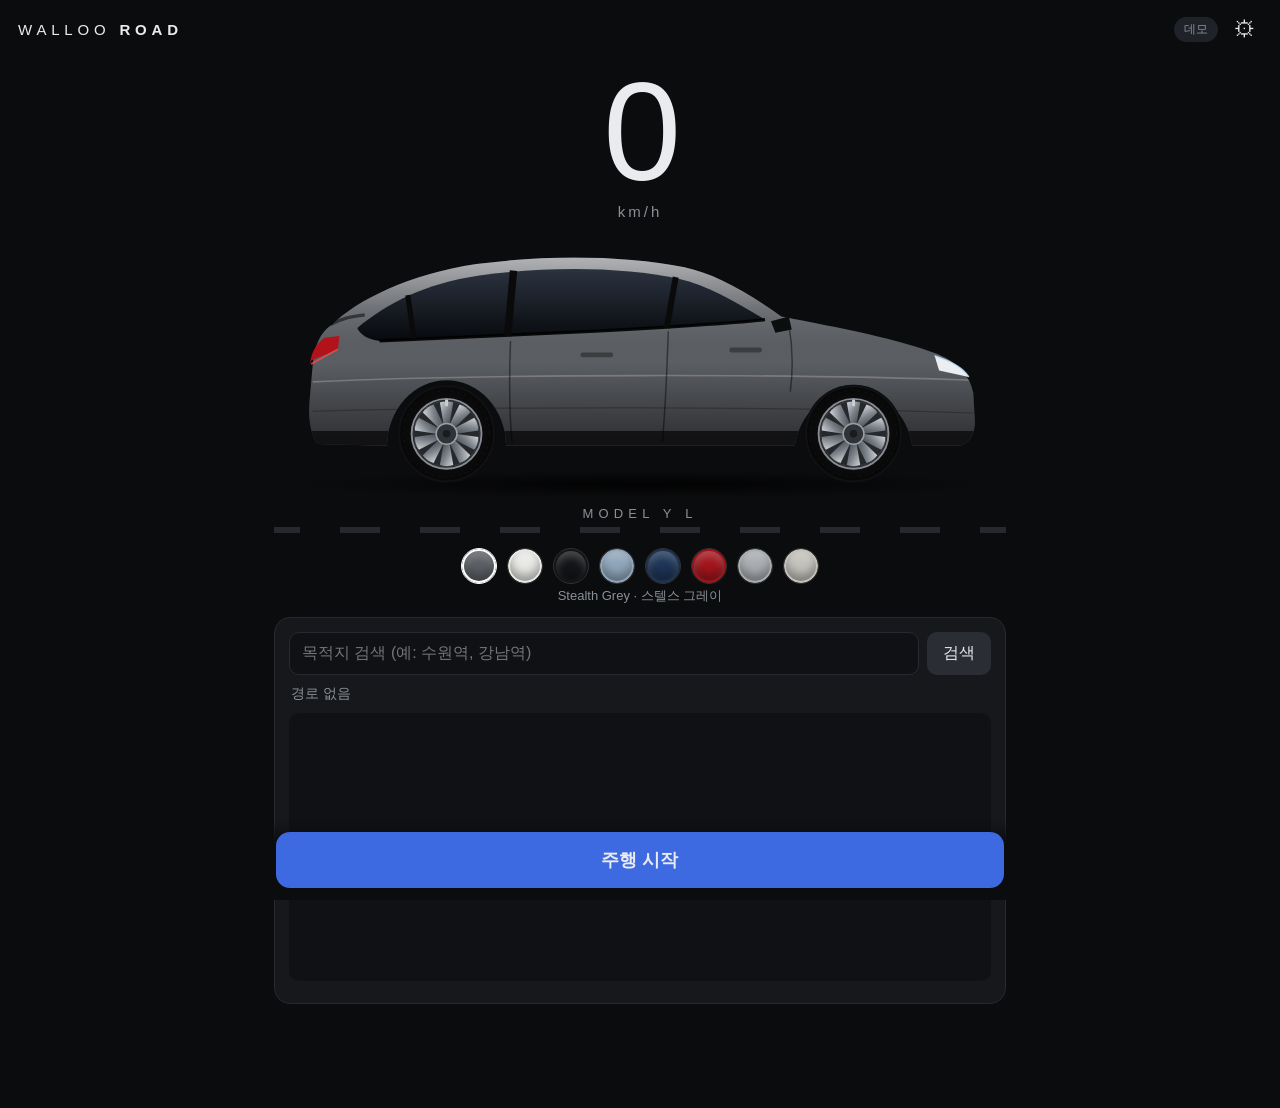
==== index.html @ 704ead85 "Add files via upload" ====
<!doctype html>
<html lang="ko">
<head>
<meta charset="utf-8">
<meta name="viewport" content="width=device-width, initial-scale=1, viewport-fit=cover, user-scalable=no">
<meta name="theme-color" content="#0b0c0e">
<meta name="apple-mobile-web-app-capable" content="yes">
<meta name="mobile-web-app-capable" content="yes">
<meta name="apple-mobile-web-app-status-bar-style" content="black-translucent">
<meta name="apple-mobile-web-app-title" content="Walloo Road">
<link rel="manifest" href="manifest.webmanifest">
<link rel="apple-touch-icon" href="icons/apple-touch-icon.png">
<link rel="icon" href="icons/icon-192.png">
<link rel="stylesheet" href="styles.css">
<title>Walloo Road</title>
</head>
<body>
<header class="top">
  <div class="brand">WALLOO <b>ROAD</b></div>
  <div class="src-pill" id="srcPill">데모</div>
  <button class="icon-btn" id="settingsBtn" aria-label="설정">⚙︎</button>
</header>

<div id="alertBanner" class="banner hidden" role="alert">
  <div class="cam-sign"><span id="bLimit">60</span></div>
  <div class="b-text">
    <div class="b-dist" id="bDist">1.0 km</div>
    <div class="b-place" id="bPlace">과속 단속 카메라</div>
  </div>
</div>

<main>
  <section class="stage">
    <div class="speed">
      <div class="speed-num" id="speedNum">0</div>
      <div class="speed-unit">km/h</div>
    </div>
    <div id="carWrap" class="car-wrap"></div>
    <div class="model-label">Model Y L</div>
    <div class="road"><div class="road-lines" id="roadLines"></div></div>
  </section>

  <section class="colors" id="colors" aria-label="차량 색상"></section>
  <div class="color-name" id="colorName"></div>

  <section class="card nav">
    <div class="row">
      <input id="destInput" type="search" placeholder="목적지 검색 (예: 수원역, 강남역)" enterkeyhint="search" autocomplete="off">
      <button id="destBtn" class="btn">검색</button>
    </div>
    <ul id="destResults" class="results"></ul>
    <div class="route-info" id="routeInfo">경로 없음</div>
    <canvas id="miniMap" width="680" height="260"></canvas>
    <ul id="camList" class="cam-list"></ul>
  </section>
</main>

<footer class="bottom">
  <button id="startBtn" class="btn primary big">주행 시작</button>
</footer>

<dialog id="settings">
  <form method="dialog" class="settings">
    <h2>설정</h2>
    <label>데이터 소스
      <select id="srcSelect">
        <option value="demo">데모 (시뮬레이션: 광화문 → 강남역)</option>
        <option value="gps">휴대폰 GPS</option>
        <option value="tesla">Tesla Fleet API (백엔드 필요)</option>
      </select>
    </label>
    <label>Tesla 백엔드 URL <input id="backendUrl" type="url" placeholder="https://walloo.example.com"></label>
    <label>폴링 간격(초) <input id="pollSec" type="number" min="2" max="60" value="5"></label>
    <label>데모 배속 <select id="demoRate"><option value="1">1x</option><option value="2">2x</option><option value="4" selected>4x</option><option value="8">8x</option></select></label>
    <label class="chk"><input id="ttsOn" type="checkbox" checked> 음성 안내 (TTS)</label>
    <label class="chk"><input id="chimeOn" type="checkbox" checked> 과속 차임</label>
    <p class="note" id="dataNote"></p>
    <p class="note">iPhone: Safari에서 열고 공유 → '홈 화면에 추가'. 소리·음성은 '주행 시작'을 탭해야 켜집니다. GPS는 HTTPS 필요, 화면이 꺼지거나 앱이 백그라운드로 가면 동작이 멈춥니다.</p>
    <p class="note warn">안전 운전 보조용입니다. 단속 데이터는 실제와 다를 수 있으니 항상 도로 표지와 법규를 따르세요.</p>
    <button class="btn primary" value="ok">닫기</button>
  </form>
</dialog>

<script src="geo.js"></script>
<script src="car.js"></script>
<script src="sources.js"></script>
<script src="app.js"></script>
</body>
</html>
---- styles.css ----
:root{--bg:#0b0c0e;--card:#16181c;--line:#26292f;--txt:#e9ebee;--mut:#8b9098;--acc:#3e6ae1;--red:#e82127;--paint:#d9dadc}
*{box-sizing:border-box;-webkit-tap-highlight-color:transparent}
html,body{margin:0;background:var(--bg);color:var(--txt);font-family:-apple-system,BlinkMacSystemFont,"Apple SD Gothic Neo","Pretendard","Noto Sans KR",sans-serif}
body{min-height:100dvh;padding:env(safe-area-inset-top) env(safe-area-inset-right) calc(90px + env(safe-area-inset-bottom)) env(safe-area-inset-left)}
.top{display:flex;align-items:center;gap:10px;padding:12px 18px}
.brand{font-weight:300;letter-spacing:.32em;font-size:15px;flex:1}.brand b{font-weight:700}
.src-pill{font-size:12px;padding:4px 10px;border-radius:99px;background:#1f2228;color:var(--mut)}
.src-pill.live{background:#12351f;color:#5fe08a}
.icon-btn{background:none;border:0;color:var(--txt);font-size:22px;padding:4px 6px}
main{max-width:760px;margin:0 auto;padding:0 14px}
.stage{position:relative;padding-top:4px;overflow:hidden}
.speed{text-align:center;line-height:1}
.speed-num{font-size:clamp(84px,24vw,140px);font-weight:200;font-variant-numeric:tabular-nums;letter-spacing:-.03em;transition:color .3s}
.speed-num.over{color:var(--red)}
.speed-unit{color:var(--mut);font-size:15px;letter-spacing:.2em;margin-top:2px}
.car-wrap{position:relative;z-index:2;margin:8px -6px -6px}
.car-wrap svg{width:100%;height:auto;display:block}
.model-label{text-align:center;font-size:13px;letter-spacing:.4em;color:var(--mut);margin-top:2px;text-transform:uppercase}
.road{height:6px;margin:6px -14px 0;position:relative;overflow:hidden;opacity:.6}
.road-lines{position:absolute;inset:0;width:200%;background:repeating-linear-gradient(90deg,#3a3d44 0 40px,transparent 40px 80px)}
.colors{display:flex;justify-content:center;gap:12px;flex-wrap:wrap;margin:16px 0 4px}
.swatch{width:34px;height:34px;border-radius:50%;border:2px solid transparent;outline:1px solid #333;cursor:pointer;padding:0;box-shadow:inset 0 -6px 10px rgba(0,0,0,.35),inset 0 5px 8px rgba(255,255,255,.25)}
.swatch.sel{border-color:#fff;outline-color:#fff}
.color-name{text-align:center;color:var(--mut);font-size:13px;min-height:18px;margin-bottom:12px}
.card{background:var(--card);border:1px solid var(--line);border-radius:16px;padding:14px;margin-bottom:14px}
.row{display:flex;gap:8px}
input,select{background:#0f1114;color:var(--txt);border:1px solid var(--line);border-radius:10px;padding:11px 12px;font-size:16px;width:100%}
.btn{background:#2a2d33;color:var(--txt);border:0;border-radius:10px;padding:11px 16px;font-size:16px;white-space:nowrap}
.btn.primary{background:var(--acc)}.btn.stop{background:#5a1f22}
.btn.big{width:100%;padding:16px;font-size:18px;font-weight:600;border-radius:14px}
.results{list-style:none;margin:6px 0 0;padding:0}
.results li{padding:10px;border-bottom:1px solid var(--line);font-size:14px;cursor:pointer}
.results li small{display:block;color:var(--mut)}
.route-info{color:var(--mut);font-size:14px;margin:10px 2px}
#miniMap{width:100%;height:auto;background:#0f1114;border-radius:10px;display:block}
.cam-list{list-style:none;padding:0;margin:8px 0 0;font-size:13px;max-height:220px;overflow:auto}
.cam-list li{display:flex;gap:10px;align-items:center;padding:7px 2px;border-bottom:1px solid var(--line)}
.cam-list li.passed{opacity:.35}
.cam-list .lim{min-width:30px;height:30px;border-radius:50%;border:3px solid var(--red);background:#fff;color:#000;font-weight:800;display:grid;place-items:center;font-size:12px}
.cam-list .d{margin-left:auto;color:var(--mut);font-variant-numeric:tabular-nums}
.bottom{position:fixed;left:0;right:0;bottom:0;padding:12px 16px calc(12px + env(safe-area-inset-bottom));background:linear-gradient(transparent,var(--bg) 30%)}
.bottom .btn{max-width:728px;margin:0 auto;display:block}
.banner{position:fixed;z-index:20;left:12px;right:12px;bottom:calc(env(safe-area-inset-bottom) + 92px);max-width:620px;margin:0 auto;display:flex;align-items:center;gap:16px;background:rgba(22,24,28,.96);border:1px solid #3a2a2b;border-radius:18px;padding:12px 16px;box-shadow:0 10px 40px rgba(0,0,0,.6);transition:transform .25s,opacity .25s}
.banner.hidden{opacity:0;transform:translateY(20px);pointer-events:none}
.banner.over{background:rgba(110,14,18,.96);border-color:#e82127;animation:pulse 1s infinite}
@keyframes pulse{50%{box-shadow:0 0 0 6px rgba(232,33,39,.35)}}
.cam-sign{width:64px;height:64px;flex:none;border-radius:50%;background:#fff;border:7px solid var(--red);display:grid;place-items:center;color:#000;font-weight:800;font-size:26px;font-variant-numeric:tabular-nums}
.b-dist{font-size:30px;font-weight:600;font-variant-numeric:tabular-nums}
.b-place{font-size:13px;color:#c8ccd2;margin-top:2px}
dialog{background:var(--card);color:var(--txt);border:1px solid var(--line);border-radius:18px;width:min(92vw,520px);padding:0}
dialog::backdrop{background:rgba(0,0,0,.6)}
.settings{padding:18px;display:flex;flex-direction:column;gap:12px}
.settings h2{margin:0 0 4px;font-weight:500}
.settings label{display:flex;flex-direction:column;gap:6px;font-size:14px;color:var(--mut)}
.settings label.chk{flex-direction:row;align-items:center;color:var(--txt)}
.settings label.chk input{width:auto}
.note{font-size:12px;color:var(--mut);margin:0;line-height:1.5}.note.warn{color:#e0b25f}
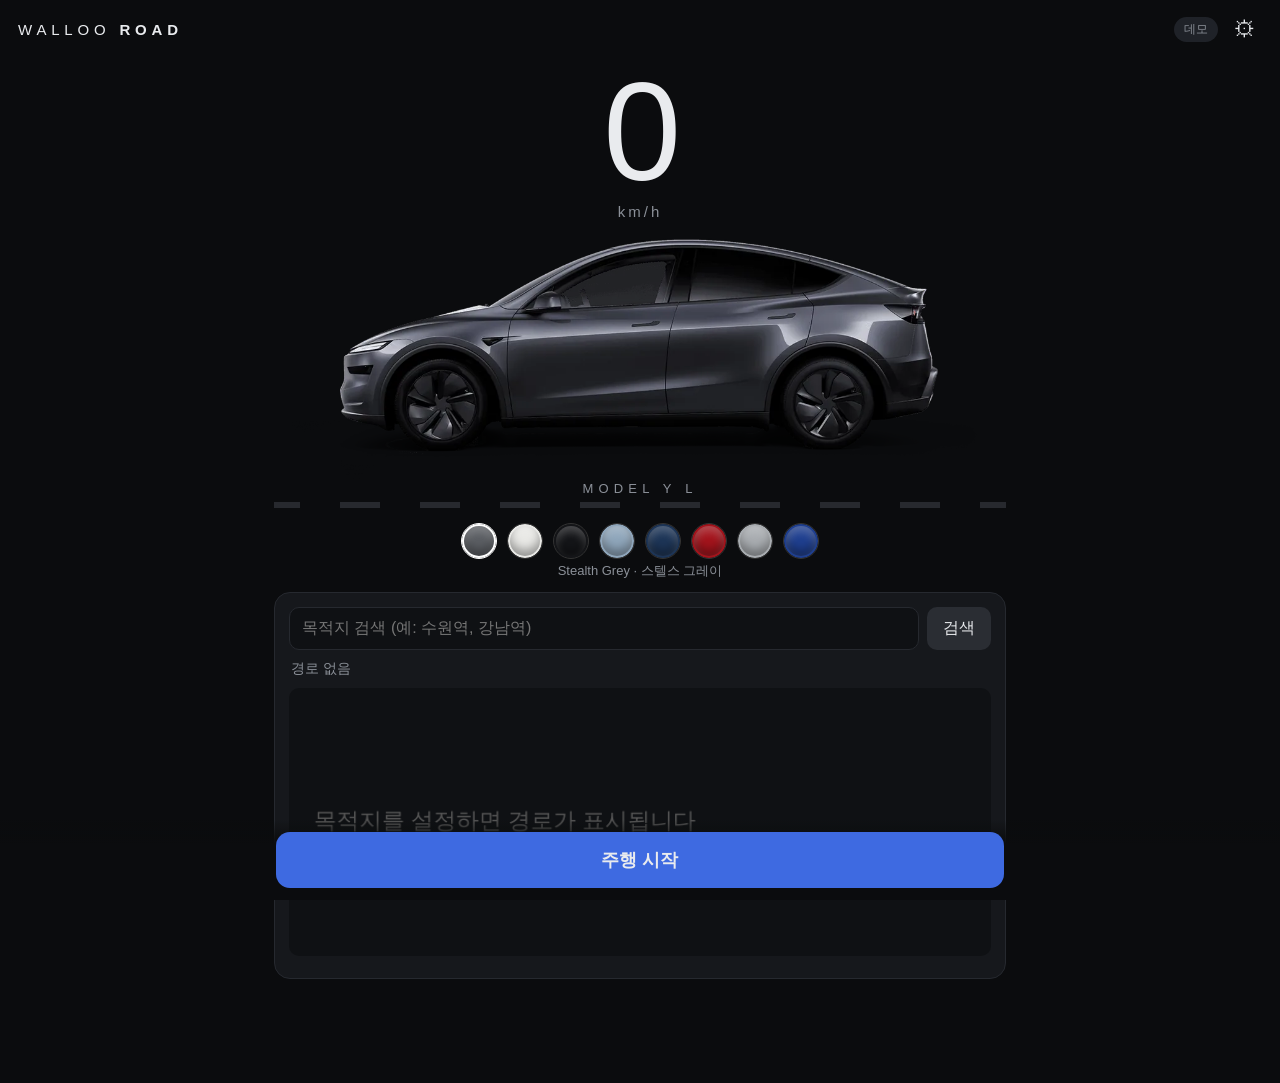
==== commit d791e63d: "Add files via upload" ====
--- a/index.html
+++ b/index.html
@@ -11,7 +11,7 @@
 <link rel="manifest" href="manifest.webmanifest">
 <link rel="apple-touch-icon" href="icons/apple-touch-icon.png">
 <link rel="icon" href="icons/icon-192.png">
-<link rel="stylesheet" href="styles.css">
+<link rel="stylesheet" href="styles.css?v=2">
 <title>Walloo Road</title>
 </head>
 <body>
@@ -82,7 +82,7 @@
 </dialog>
 
 <script src="geo.js"></script>
-<script src="car.js"></script>
+<script src="car.js?v=2"></script>
 <script src="sources.js"></script>
 <script src="app.js"></script>
 </body>
--- a/styles.css
+++ b/styles.css
@@ -55,3 +55,9 @@
 .settings label.chk{flex-direction:row;align-items:center;color:var(--txt)}
 .settings label.chk input{width:auto}
 .note{font-size:12px;color:var(--mut);margin:0;line-height:1.5}.note.warn{color:#e0b25f}
+.car-photo{position:relative;width:100%}
+.car-photo img{display:block;user-select:none;-webkit-user-drag:none;pointer-events:none}
+.car-body{width:100%;height:auto}
+.car-wheel{position:absolute;aspect-ratio:1;border-radius:50%;overflow:hidden;will-change:transform;
+  -webkit-mask-image:radial-gradient(circle,#000 88%,transparent 100%);mask-image:radial-gradient(circle,#000 88%,transparent 100%)}
+.car-wheel img{position:absolute;max-width:none;height:auto}
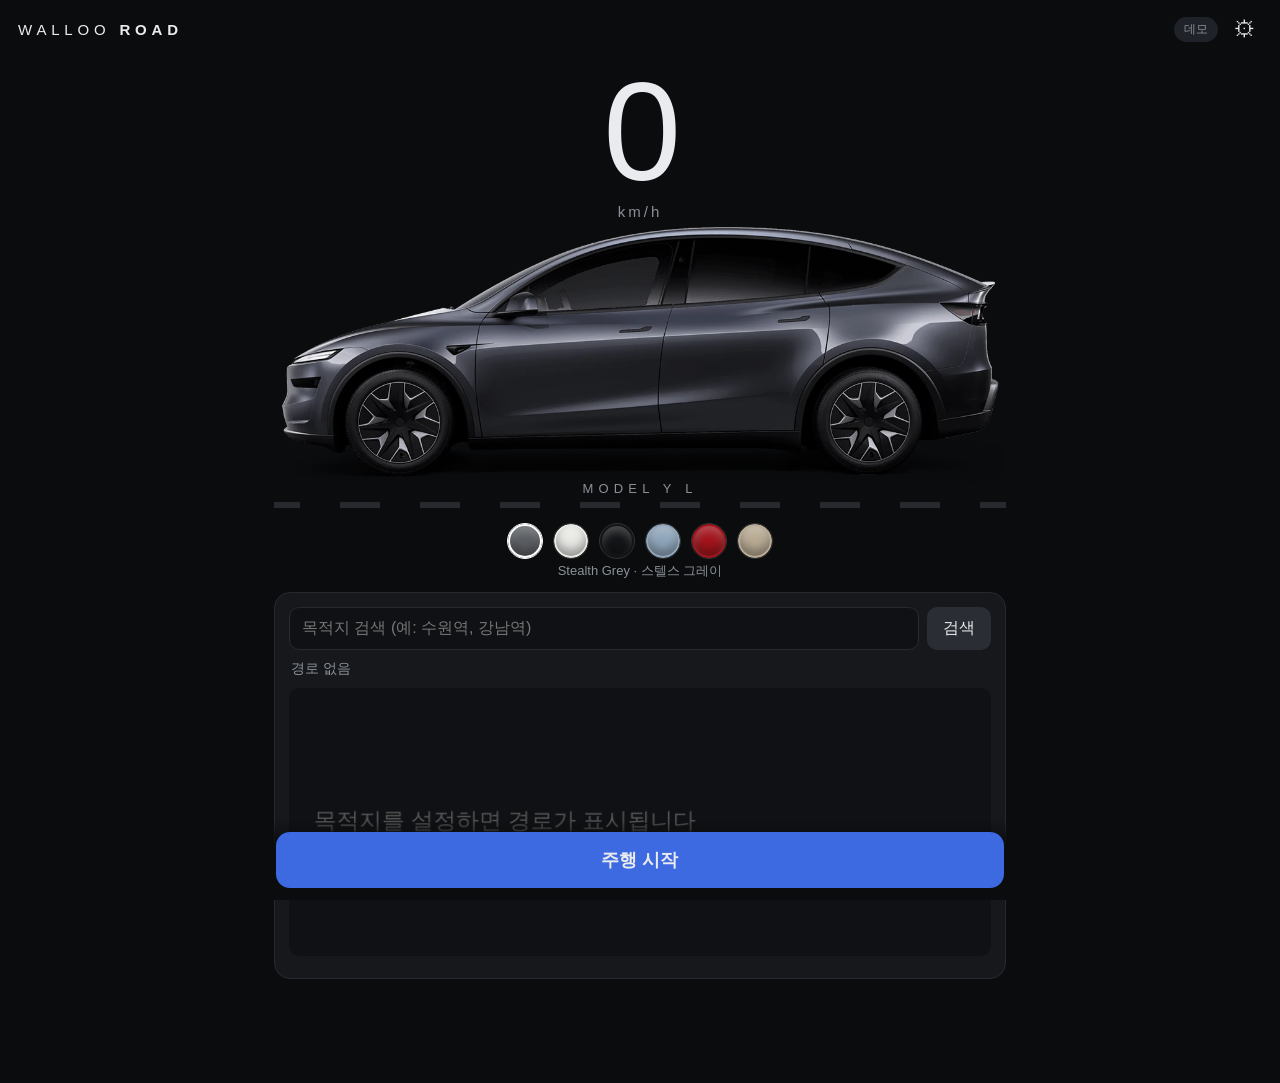
==== commit f4fd8a89: "Add files via upload" ====
--- a/index.html
+++ b/index.html
@@ -11,7 +11,7 @@
 <link rel="manifest" href="manifest.webmanifest">
 <link rel="apple-touch-icon" href="icons/apple-touch-icon.png">
 <link rel="icon" href="icons/icon-192.png">
-<link rel="stylesheet" href="styles.css?v=2">
+<link rel="stylesheet" href="styles.css?v=3">
 <title>Walloo Road</title>
 </head>
 <body>
@@ -82,7 +82,7 @@
 </dialog>
 
 <script src="geo.js"></script>
-<script src="car.js?v=2"></script>
+<script src="car.js?v=3"></script>
 <script src="sources.js"></script>
 <script src="app.js"></script>
 </body>
